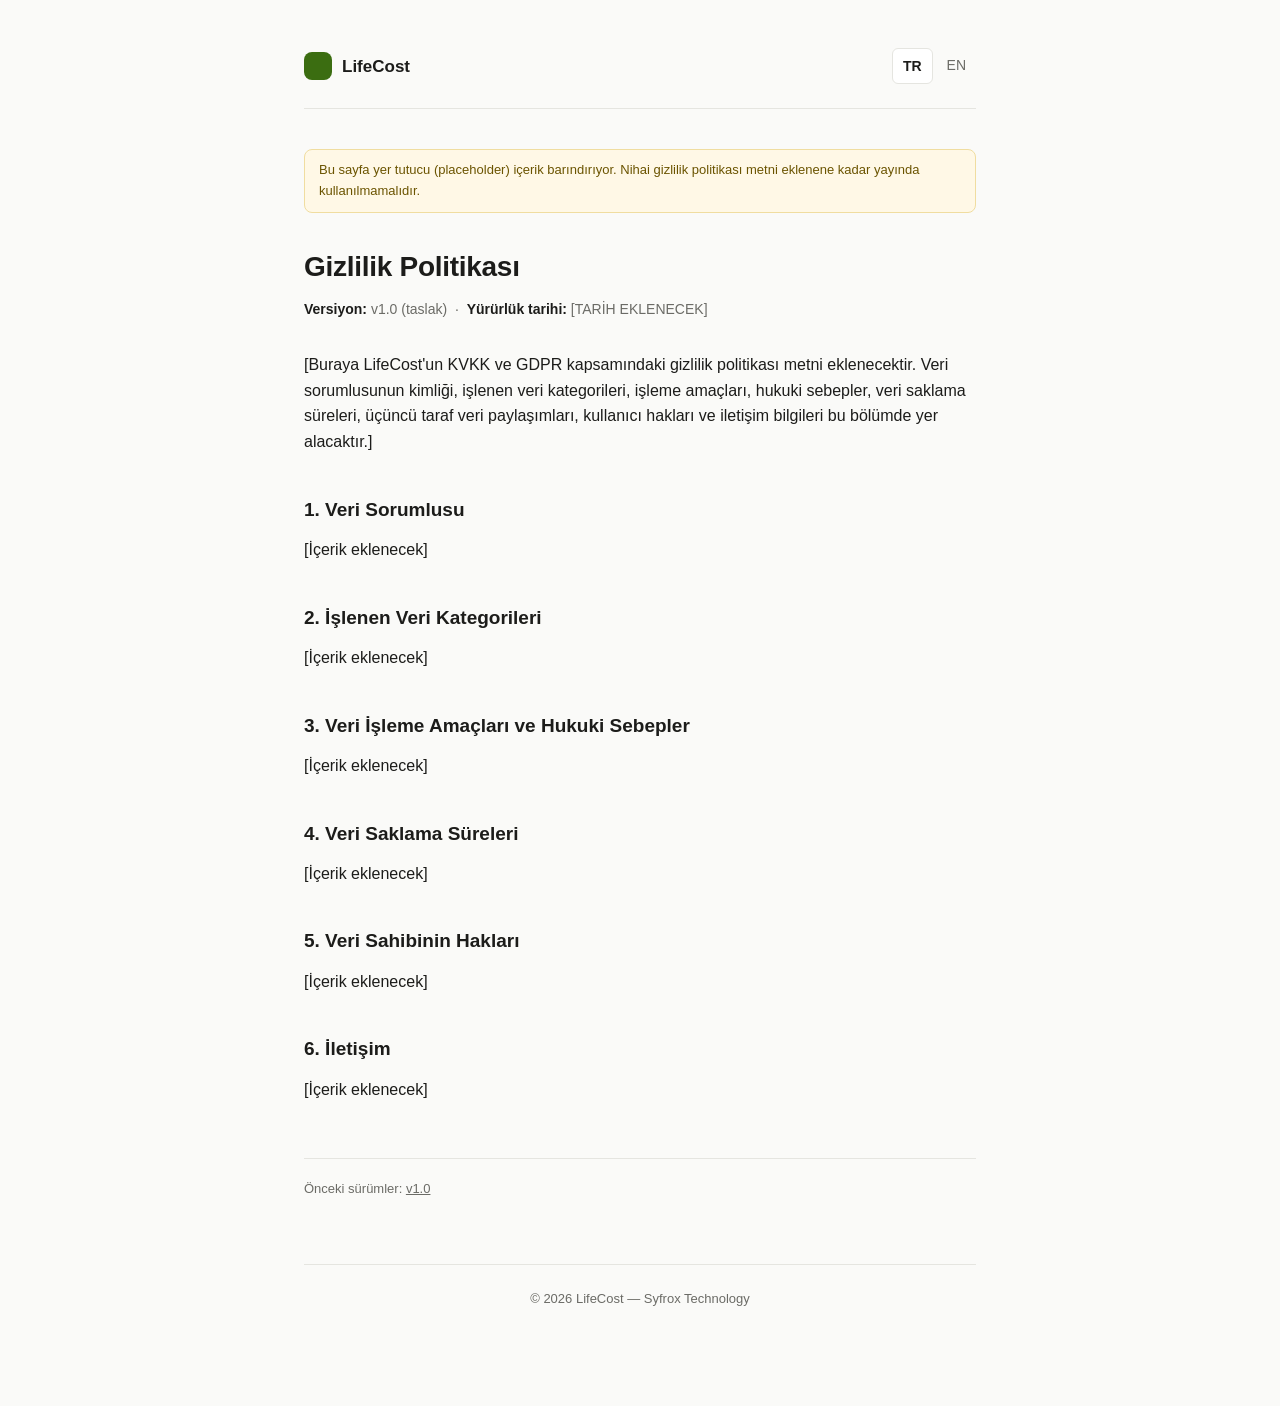
==== privacy-policy/tr/index.html @ f70598c4 "Add files via upload" ====
<!doctype html>
<html lang="tr">
<head>
  <meta charset="utf-8" />
  <meta name="viewport" content="width=device-width, initial-scale=1" />
  <title>Gizlilik Politikası — LifeCost</title>
  <meta name="robots" content="noindex" />
  <link rel="stylesheet" href="../../assets/style.css" />
</head>
<body>
  <div class="page">
    <header class="site-header">
      <a class="brand" href="../../">
        <span class="brand-mark" aria-hidden="true"></span>
        LifeCost
      </a>
      <nav class="lang-switch">
        <a class="active" href="../tr/">TR</a>
        <a href="../en/">EN</a>
      </nav>
    </header>

    <div class="placeholder-banner">
      Bu sayfa yer tutucu (placeholder) içerik barındırıyor. Nihai gizlilik
      politikası metni eklenene kadar yayında kullanılmamalıdır.
    </div>

    <h1>Gizlilik Politikası</h1>
    <p class="meta">
      <strong>Versiyon:</strong> v1.0 (taslak) &nbsp;·&nbsp;
      <strong>Yürürlük tarihi:</strong> [TARİH EKLENECEK]
    </p>

    <p>
      [Buraya LifeCost'un KVKK ve GDPR kapsamındaki gizlilik politikası
      metni eklenecektir. Veri sorumlusunun kimliği, işlenen veri
      kategorileri, işleme amaçları, hukuki sebepler, veri saklama
      süreleri, üçüncü taraf veri paylaşımları, kullanıcı hakları ve
      iletişim bilgileri bu bölümde yer alacaktır.]
    </p>

    <h2>1. Veri Sorumlusu</h2>
    <p>[İçerik eklenecek]</p>

    <h2>2. İşlenen Veri Kategorileri</h2>
    <p>[İçerik eklenecek]</p>

    <h2>3. Veri İşleme Amaçları ve Hukuki Sebepler</h2>
    <p>[İçerik eklenecek]</p>

    <h2>4. Veri Saklama Süreleri</h2>
    <p>[İçerik eklenecek]</p>

    <h2>5. Veri Sahibinin Hakları</h2>
    <p>[İçerik eklenecek]</p>

    <h2>6. İletişim</h2>
    <p>[İçerik eklenecek]</p>

    <div class="version-note">
      Önceki sürümler: <a href="v1.0.html">v1.0</a>
    </div>

    <footer class="site-footer">
      © <span id="year"></span> LifeCost — Syfrox Technology
    </footer>
  </div>
  <script>
    document.getElementById("year").textContent = new Date().getFullYear();
  </script>
</body>
</html>
---- assets/style.css ----
:root {
  --color-bg: #FAFAF8;
  --color-text: #1C1C1A;
  --color-text-muted: #6B6B66;
  --color-border: #E5E5E0;
  --color-accent: #3B6D11;
  --color-surface: #FFFFFF;
  --font-body: -apple-system, BlinkMacSystemFont, "Segoe UI", Roboto, Helvetica, Arial, sans-serif;
  --max-width: 720px;
}

* {
  box-sizing: border-box;
}

html {
  -webkit-text-size-adjust: 100%;
}

body {
  margin: 0;
  font-family: var(--font-body);
  background: var(--color-bg);
  color: var(--color-text);
  line-height: 1.6;
  font-size: 16px;
}

.page {
  max-width: var(--max-width);
  margin: 0 auto;
  padding: 48px 24px 96px;
}

header.site-header {
  display: flex;
  align-items: center;
  justify-content: space-between;
  margin-bottom: 40px;
  padding-bottom: 24px;
  border-bottom: 1px solid var(--color-border);
}

.brand {
  display: flex;
  align-items: center;
  gap: 10px;
  font-weight: 600;
  font-size: 17px;
  color: var(--color-text);
  text-decoration: none;
}

.brand-mark {
  width: 28px;
  height: 28px;
  border-radius: 8px;
  background: var(--color-accent);
  flex-shrink: 0;
}

.lang-switch {
  display: flex;
  gap: 4px;
  font-size: 14px;
}

.lang-switch a {
  padding: 6px 10px;
  border-radius: 6px;
  text-decoration: none;
  color: var(--color-text-muted);
}

.lang-switch a.active {
  color: var(--color-text);
  background: var(--color-surface);
  border: 1px solid var(--color-border);
  font-weight: 600;
}

h1 {
  font-size: 28px;
  font-weight: 700;
  letter-spacing: -0.01em;
  margin: 0 0 8px;
}

h2 {
  font-size: 19px;
  font-weight: 700;
  margin: 40px 0 12px;
}

h3 {
  font-size: 16px;
  font-weight: 700;
  margin: 24px 0 8px;
}

p {
  margin: 0 0 14px;
}

ul, ol {
  margin: 0 0 14px;
  padding-left: 22px;
}

li {
  margin-bottom: 6px;
}

.meta {
  color: var(--color-text-muted);
  font-size: 14px;
  margin-bottom: 32px;
}

.meta strong {
  color: var(--color-text);
}

a {
  color: var(--color-accent);
}

.version-note {
  margin-top: 56px;
  padding-top: 20px;
  border-top: 1px solid var(--color-border);
  font-size: 13px;
  color: var(--color-text-muted);
}

.version-note a {
  color: var(--color-text-muted);
  text-decoration: underline;
}

.placeholder-banner {
  background: #FFF8E6;
  border: 1px solid #F0DDA0;
  color: #6B5400;
  font-size: 13px;
  padding: 10px 14px;
  border-radius: 8px;
  margin-bottom: 32px;
}

footer.site-footer {
  margin-top: 64px;
  padding-top: 24px;
  border-top: 1px solid var(--color-border);
  font-size: 13px;
  color: var(--color-text-muted);
  text-align: center;
}

@media (max-width: 480px) {
  .page {
    padding: 32px 18px 80px;
  }
  h1 {
    font-size: 24px;
  }
}
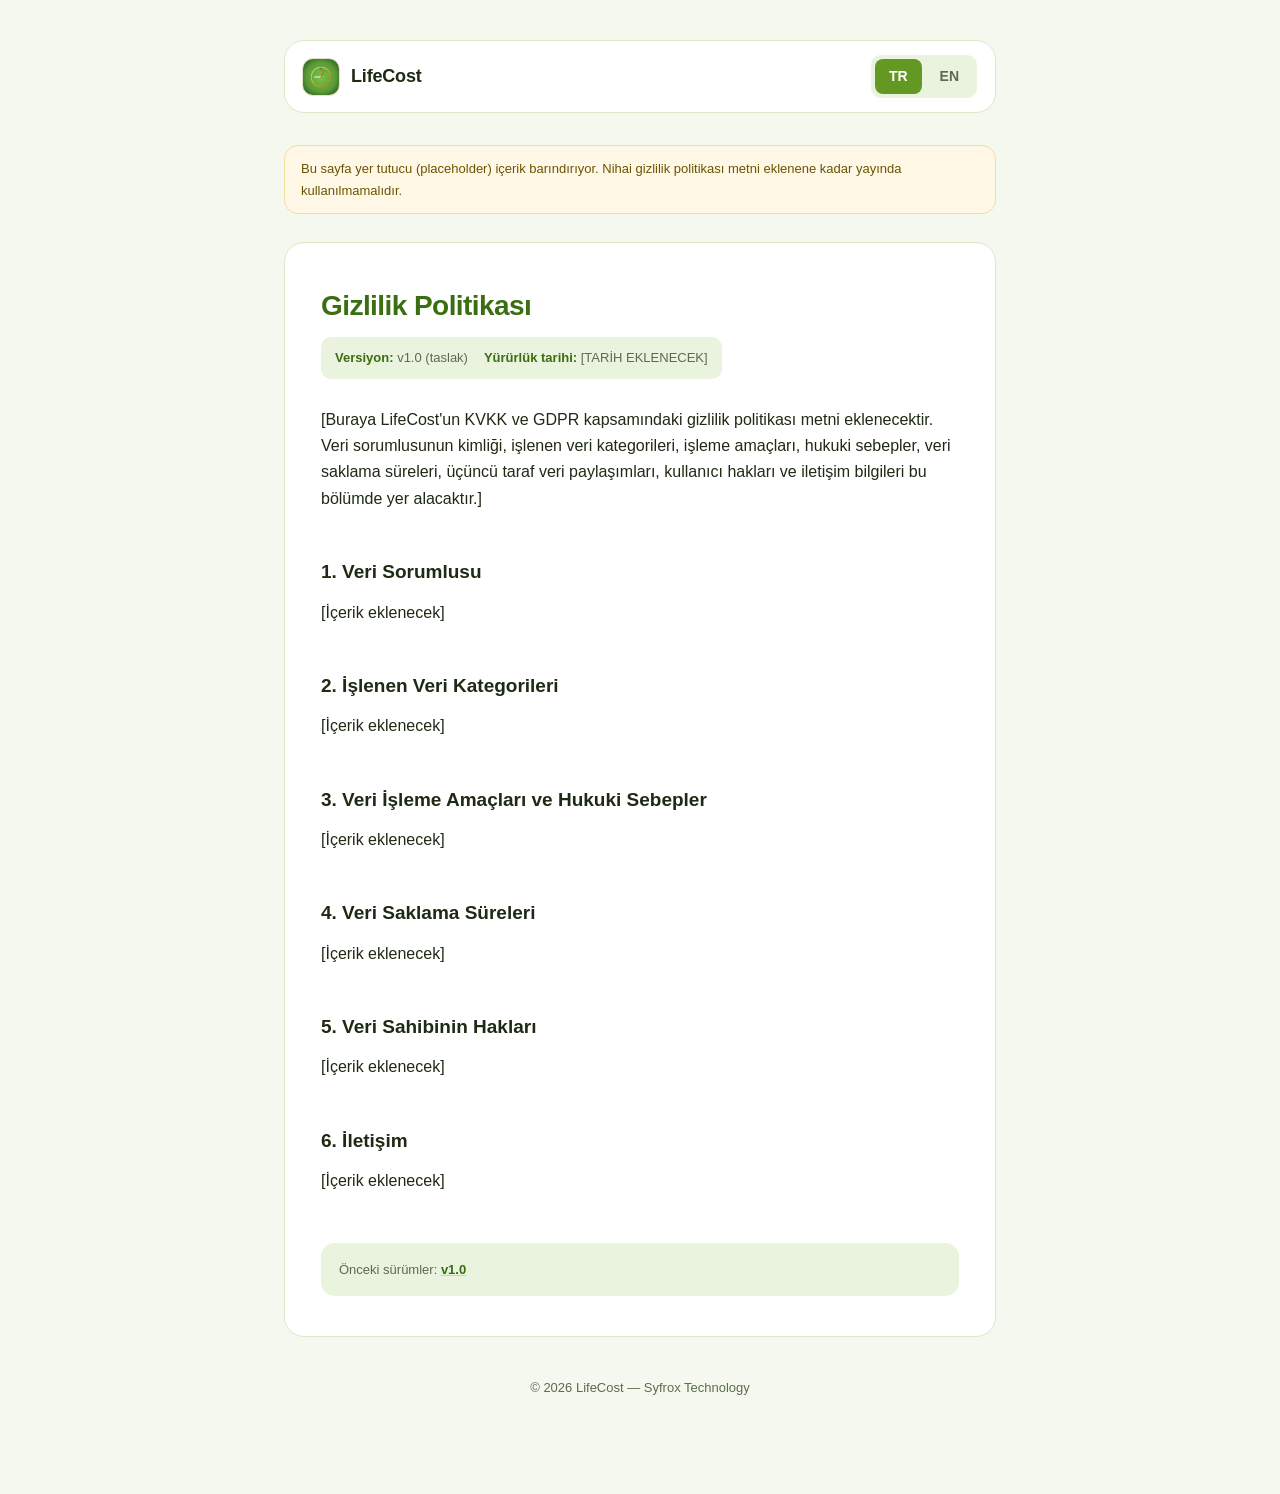
==== commit f69cb7c1: "Add files via upload" ====
--- a/privacy-policy/tr/index.html
+++ b/privacy-policy/tr/index.html
@@ -25,40 +25,42 @@
       politikası metni eklenene kadar yayında kullanılmamalıdır.
     </div>
 
-    <h1>Gizlilik Politikası</h1>
-    <p class="meta">
-      <strong>Versiyon:</strong> v1.0 (taslak) &nbsp;·&nbsp;
-      <strong>Yürürlük tarihi:</strong> [TARİH EKLENECEK]
-    </p>
+    <div class="content-card">
+      <h1>Gizlilik Politikası</h1>
+      <div class="meta">
+        <span><strong>Versiyon:</strong> v1.0 (taslak)</span>
+        <span><strong>Yürürlük tarihi:</strong> [TARİH EKLENECEK]</span>
+      </div>
 
-    <p>
-      [Buraya LifeCost'un KVKK ve GDPR kapsamındaki gizlilik politikası
-      metni eklenecektir. Veri sorumlusunun kimliği, işlenen veri
-      kategorileri, işleme amaçları, hukuki sebepler, veri saklama
-      süreleri, üçüncü taraf veri paylaşımları, kullanıcı hakları ve
-      iletişim bilgileri bu bölümde yer alacaktır.]
-    </p>
+      <p>
+        [Buraya LifeCost'un KVKK ve GDPR kapsamındaki gizlilik politikası
+        metni eklenecektir. Veri sorumlusunun kimliği, işlenen veri
+        kategorileri, işleme amaçları, hukuki sebepler, veri saklama
+        süreleri, üçüncü taraf veri paylaşımları, kullanıcı hakları ve
+        iletişim bilgileri bu bölümde yer alacaktır.]
+      </p>
 
-    <h2>1. Veri Sorumlusu</h2>
-    <p>[İçerik eklenecek]</p>
+      <h2>1. Veri Sorumlusu</h2>
+      <p>[İçerik eklenecek]</p>
 
-    <h2>2. İşlenen Veri Kategorileri</h2>
-    <p>[İçerik eklenecek]</p>
+      <h2>2. İşlenen Veri Kategorileri</h2>
+      <p>[İçerik eklenecek]</p>
 
-    <h2>3. Veri İşleme Amaçları ve Hukuki Sebepler</h2>
-    <p>[İçerik eklenecek]</p>
+      <h2>3. Veri İşleme Amaçları ve Hukuki Sebepler</h2>
+      <p>[İçerik eklenecek]</p>
 
-    <h2>4. Veri Saklama Süreleri</h2>
-    <p>[İçerik eklenecek]</p>
+      <h2>4. Veri Saklama Süreleri</h2>
+      <p>[İçerik eklenecek]</p>
 
-    <h2>5. Veri Sahibinin Hakları</h2>
-    <p>[İçerik eklenecek]</p>
+      <h2>5. Veri Sahibinin Hakları</h2>
+      <p>[İçerik eklenecek]</p>
 
-    <h2>6. İletişim</h2>
-    <p>[İçerik eklenecek]</p>
+      <h2>6. İletişim</h2>
+      <p>[İçerik eklenecek]</p>
 
-    <div class="version-note">
-      Önceki sürümler: <a href="v1.0.html">v1.0</a>
+      <div class="version-note">
+        Önceki sürümler: <a href="v1.0.html">v1.0</a>
+      </div>
     </div>
 
     <footer class="site-footer">
--- a/assets/style.css
+++ b/assets/style.css
@@ -1,12 +1,19 @@
 :root {
-  --color-bg: #FAFAF8;
-  --color-text: #1C1C1A;
-  --color-text-muted: #6B6B66;
-  --color-border: #E5E5E0;
-  --color-accent: #3B6D11;
+  --color-bg: #F4F8EE;
+  --color-text: #1F2A14;
+  --color-text-muted: #5C6B4D;
+  --color-border: #C2D9A0;
+  --color-divider: #DCE8C8;
+  --color-primary: #639922;
+  --color-secondary: #3B6D11;
   --color-surface: #FFFFFF;
+  --color-surface-variant: #D8E7BE;
+  --color-surface-page: #EAF3DE;
   --font-body: -apple-system, BlinkMacSystemFont, "Segoe UI", Roboto, Helvetica, Arial, sans-serif;
-  --max-width: 720px;
+  --max-width: 760px;
+  --radius-lg: 20px;
+  --radius-md: 14px;
+  --radius-sm: 10px;
 }
 
 * {
@@ -22,80 +29,103 @@
   font-family: var(--font-body);
   background: var(--color-bg);
   color: var(--color-text);
-  line-height: 1.6;
+  line-height: 1.65;
   font-size: 16px;
 }
 
 .page {
   max-width: var(--max-width);
   margin: 0 auto;
-  padding: 48px 24px 96px;
+  padding: 40px 24px 96px;
 }
 
 header.site-header {
   display: flex;
   align-items: center;
   justify-content: space-between;
-  margin-bottom: 40px;
-  padding-bottom: 24px;
-  border-bottom: 1px solid var(--color-border);
+  margin-bottom: 32px;
+  padding: 14px 18px;
+  border-radius: var(--radius-lg);
+  background: var(--color-surface);
+  border: 1px solid var(--color-divider);
 }
 
 .brand {
   display: flex;
   align-items: center;
-  gap: 10px;
-  font-weight: 600;
-  font-size: 17px;
+  gap: 12px;
+  font-weight: 700;
+  font-size: 18px;
   color: var(--color-text);
   text-decoration: none;
+  letter-spacing: -0.01em;
 }
 
 .brand-mark {
-  width: 28px;
-  height: 28px;
-  border-radius: 8px;
-  background: var(--color-accent);
+  width: 36px;
+  height: 36px;
+  border-radius: 10px;
+  background-image: url("logo.png");
+  background-size: cover;
+  background-position: center;
   flex-shrink: 0;
+  box-shadow: 0 0 0 1px var(--color-divider);
 }
 
 .lang-switch {
   display: flex;
   gap: 4px;
   font-size: 14px;
+  background: var(--color-surface-page);
+  padding: 4px;
+  border-radius: var(--radius-sm);
 }
 
 .lang-switch a {
-  padding: 6px 10px;
-  border-radius: 6px;
+  padding: 6px 14px;
+  border-radius: 8px;
   text-decoration: none;
   color: var(--color-text-muted);
+  font-weight: 600;
+  transition: background 0.15s ease, color 0.15s ease;
+}
+
+.lang-switch a:hover {
+  color: var(--color-secondary);
 }
 
 .lang-switch a.active {
-  color: var(--color-text);
+  color: #FFFFFF;
+  background: var(--color-primary);
+}
+
+.content-card {
   background: var(--color-surface);
-  border: 1px solid var(--color-border);
-  font-weight: 600;
+  border: 1px solid var(--color-divider);
+  border-radius: var(--radius-lg);
+  padding: 40px 36px;
 }
 
 h1 {
   font-size: 28px;
-  font-weight: 700;
-  letter-spacing: -0.01em;
+  font-weight: 800;
+  letter-spacing: -0.02em;
   margin: 0 0 8px;
+  color: var(--color-secondary);
 }
 
 h2 {
   font-size: 19px;
   font-weight: 700;
-  margin: 40px 0 12px;
+  margin: 36px 0 12px;
+  color: var(--color-text);
+  padding-top: 8px;
 }
 
 h3 {
   font-size: 16px;
   font-weight: 700;
-  margin: 24px 0 8px;
+  margin: 22px 0 8px;
 }
 
 p {
@@ -112,30 +142,42 @@
 }
 
 .meta {
-  color: var(--color-text-muted);
-  font-size: 14px;
-  margin-bottom: 32px;
+  display: inline-flex;
+  flex-wrap: wrap;
+  gap: 8px 16px;
+  color: var(--color-text-muted);
+  font-size: 13px;
+  margin: 0 0 28px;
+  padding: 10px 14px;
+  background: var(--color-surface-page);
+  border-radius: var(--radius-sm);
 }
 
 .meta strong {
-  color: var(--color-text);
+  color: var(--color-secondary);
 }
 
 a {
-  color: var(--color-accent);
+  color: var(--color-primary);
+  text-decoration-color: var(--color-border);
+}
+
+a:hover {
+  color: var(--color-secondary);
 }
 
 .version-note {
-  margin-top: 56px;
-  padding-top: 20px;
-  border-top: 1px solid var(--color-border);
+  margin-top: 48px;
+  padding: 16px 18px;
+  border-radius: var(--radius-md);
+  background: var(--color-surface-page);
   font-size: 13px;
   color: var(--color-text-muted);
 }
 
 .version-note a {
-  color: var(--color-text-muted);
-  text-decoration: underline;
+  color: var(--color-secondary);
+  font-weight: 600;
 }
 
 .placeholder-banner {
@@ -143,15 +185,13 @@
   border: 1px solid #F0DDA0;
   color: #6B5400;
   font-size: 13px;
-  padding: 10px 14px;
-  border-radius: 8px;
-  margin-bottom: 32px;
+  padding: 12px 16px;
+  border-radius: var(--radius-md);
+  margin-bottom: 28px;
 }
 
 footer.site-footer {
-  margin-top: 64px;
-  padding-top: 24px;
-  border-top: 1px solid var(--color-border);
+  margin-top: 40px;
   font-size: 13px;
   color: var(--color-text-muted);
   text-align: center;
@@ -159,9 +199,17 @@
 
 @media (max-width: 480px) {
   .page {
-    padding: 32px 18px 80px;
+    padding: 24px 14px 80px;
+  }
+  header.site-header {
+    padding: 12px 14px;
+  }
+  .content-card {
+    padding: 28px 20px;
+    border-radius: var(--radius-md);
   }
   h1 {
-    font-size: 24px;
-  }
-}
+    font-size: 23px;
+  }
+}
+
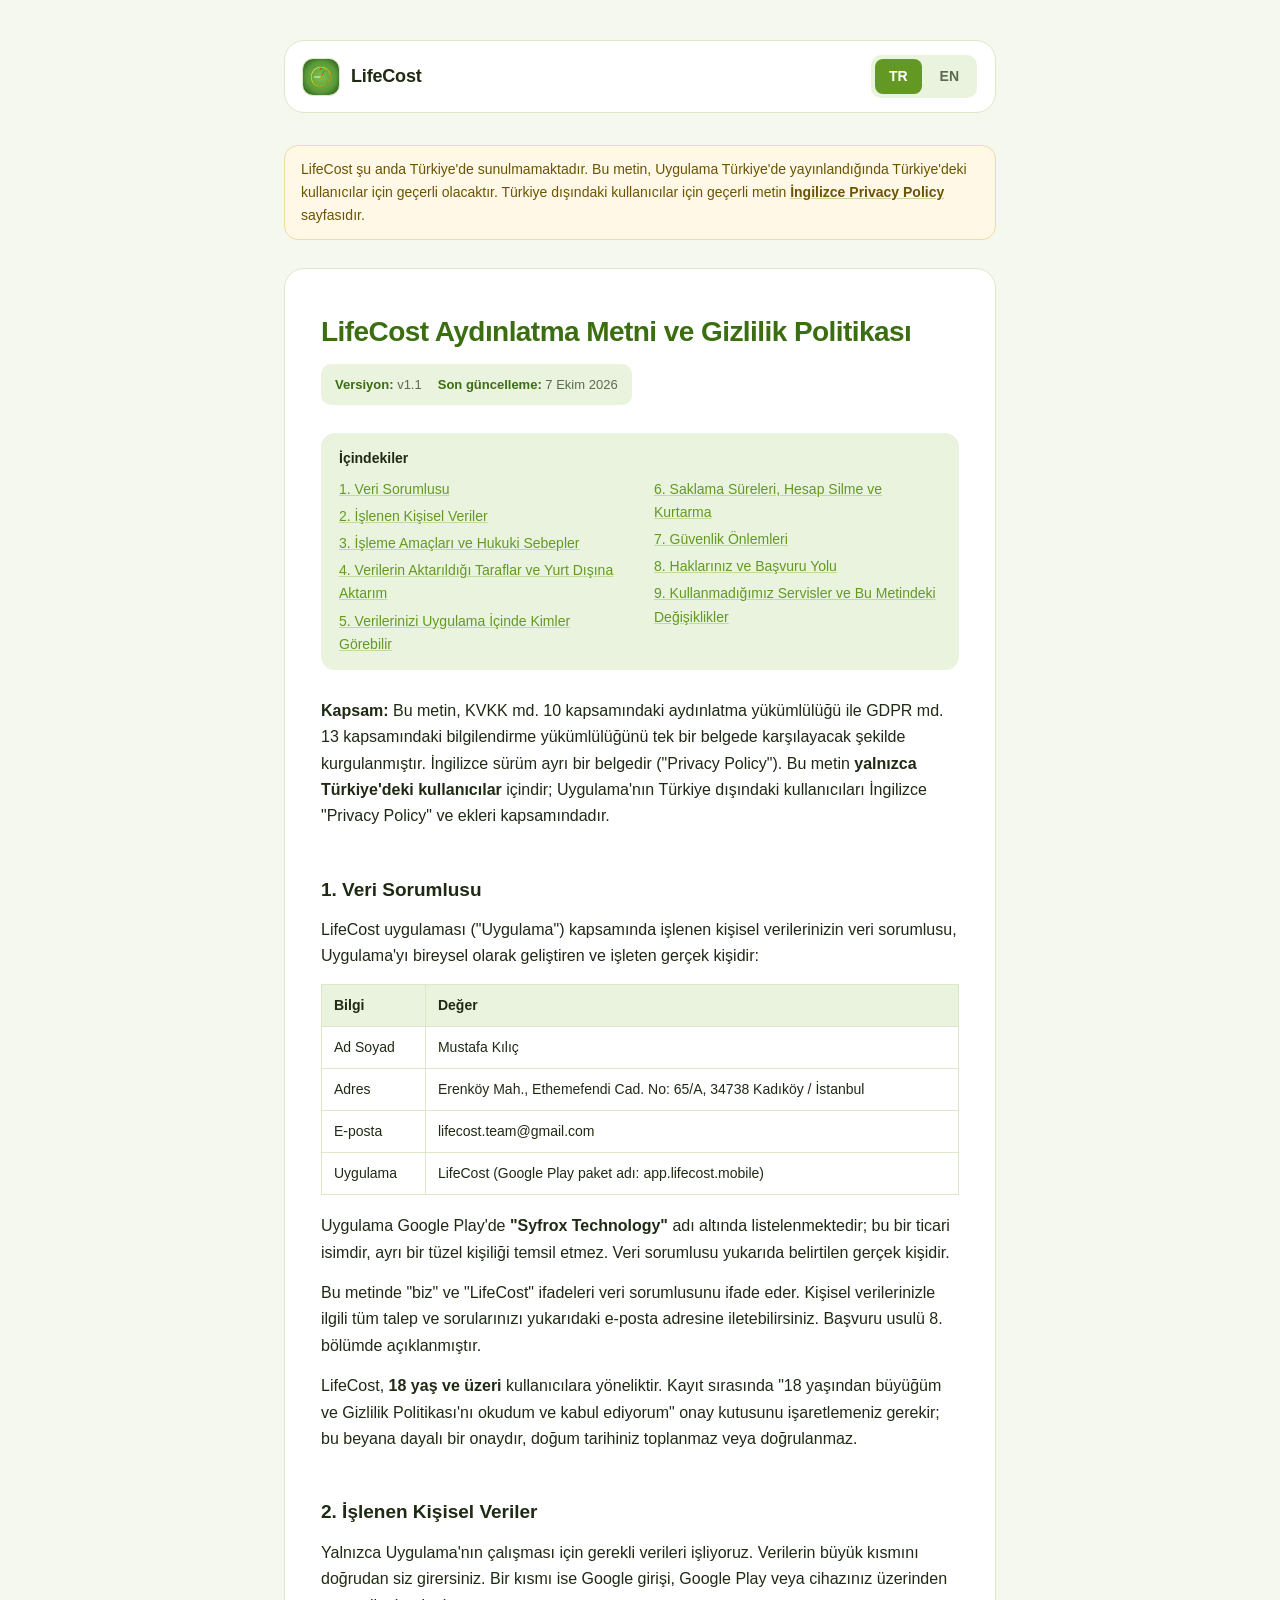
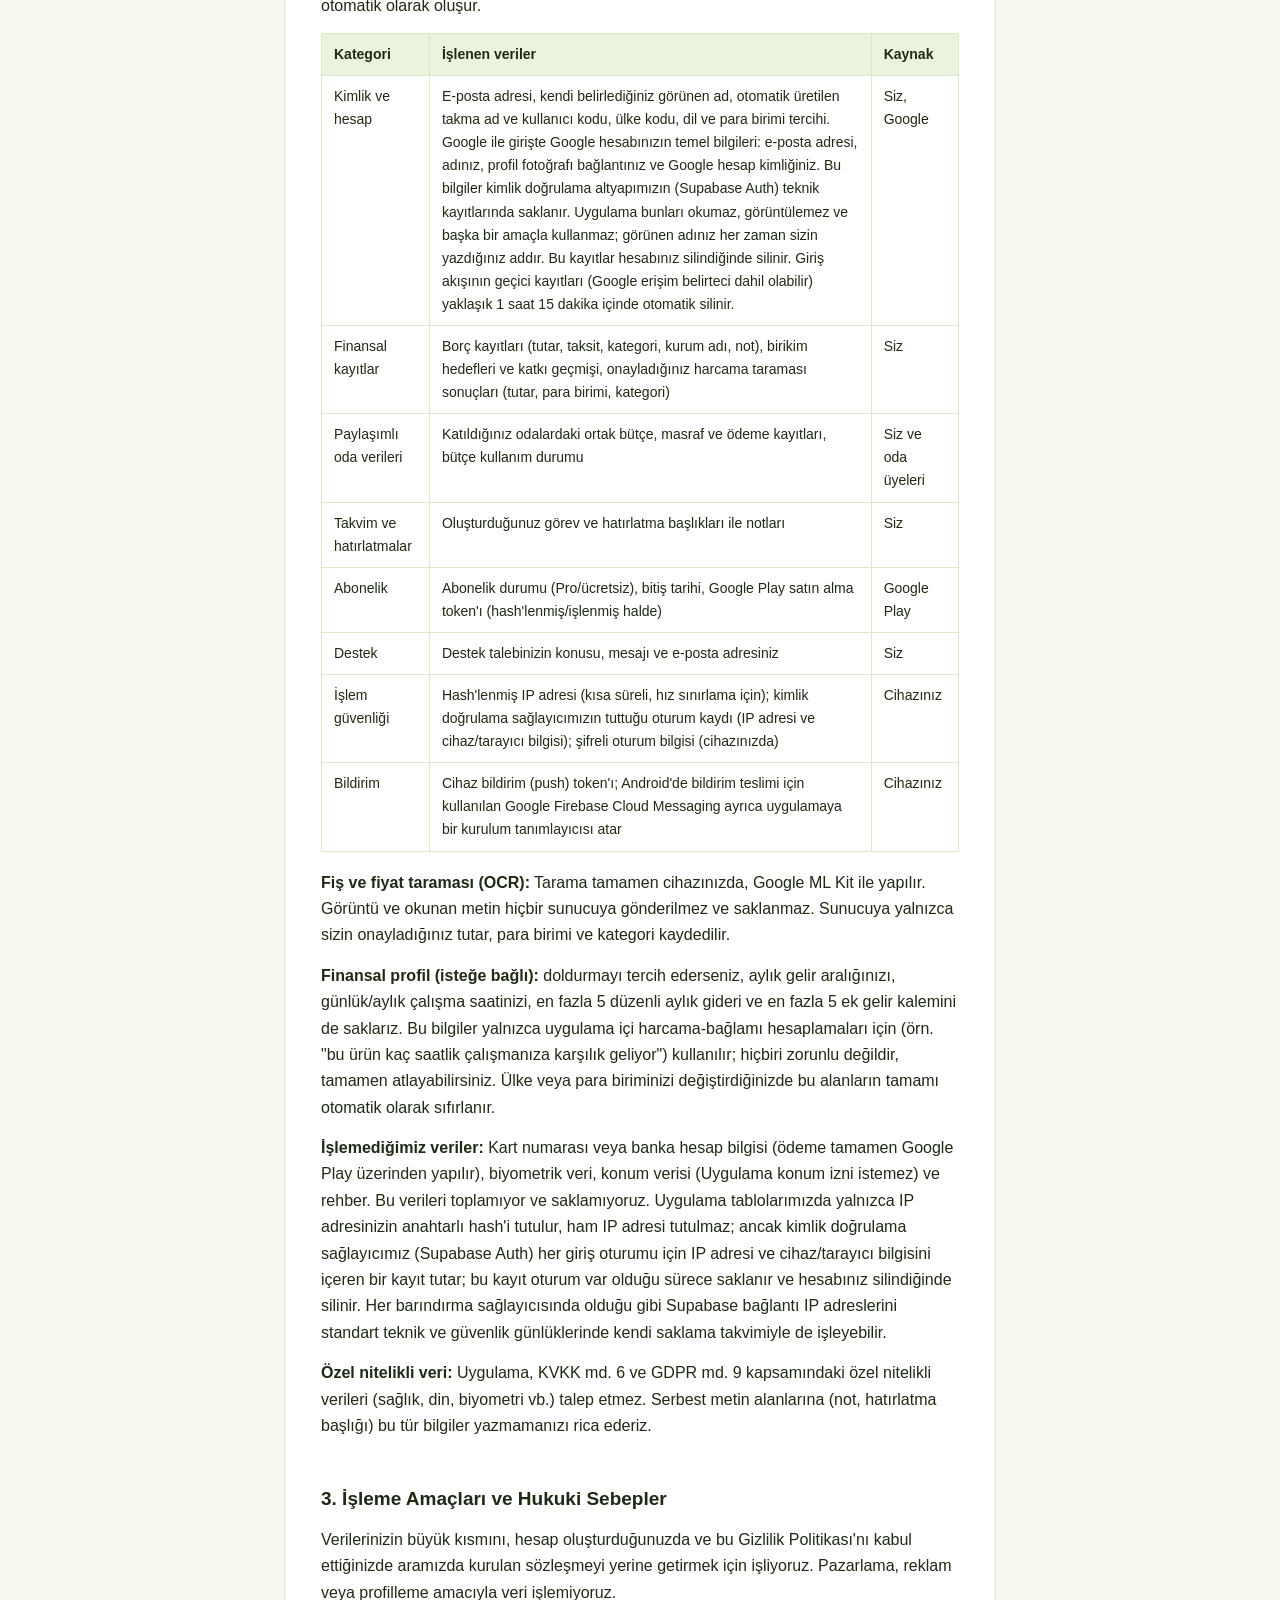
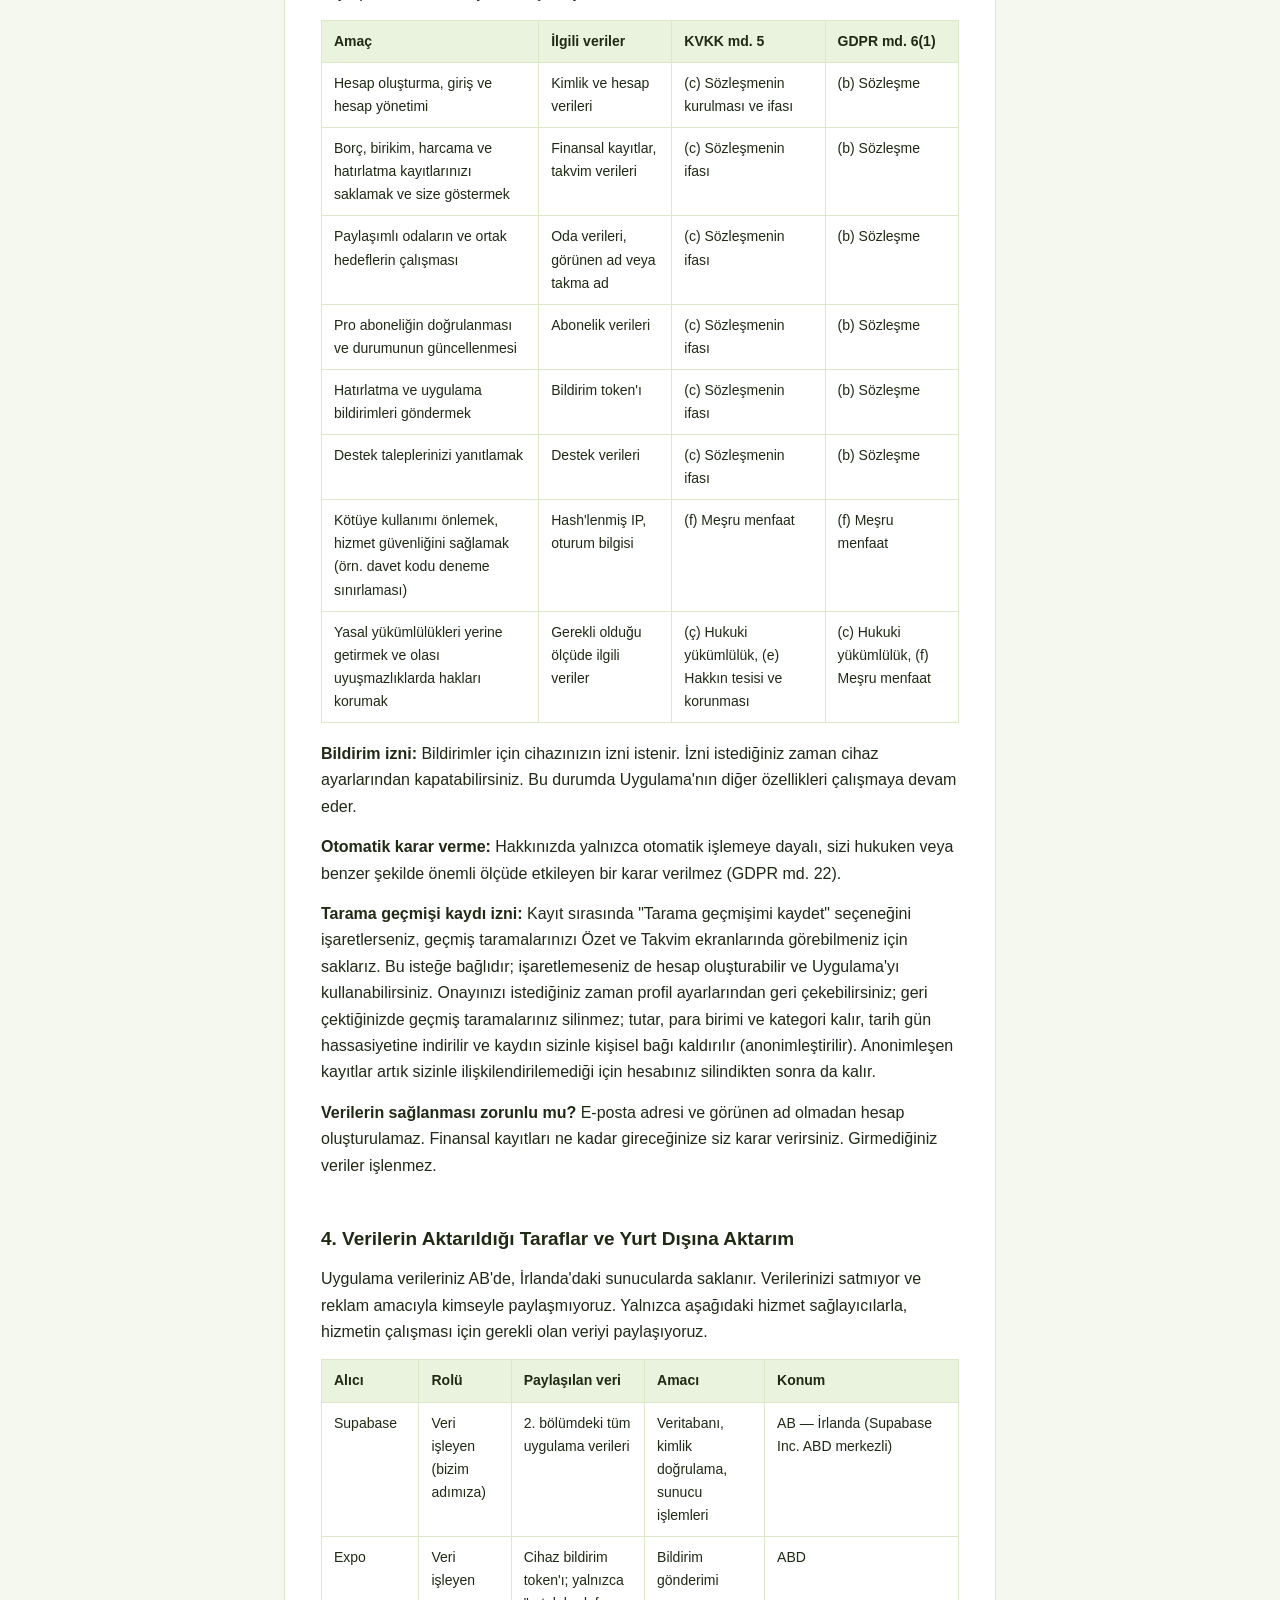
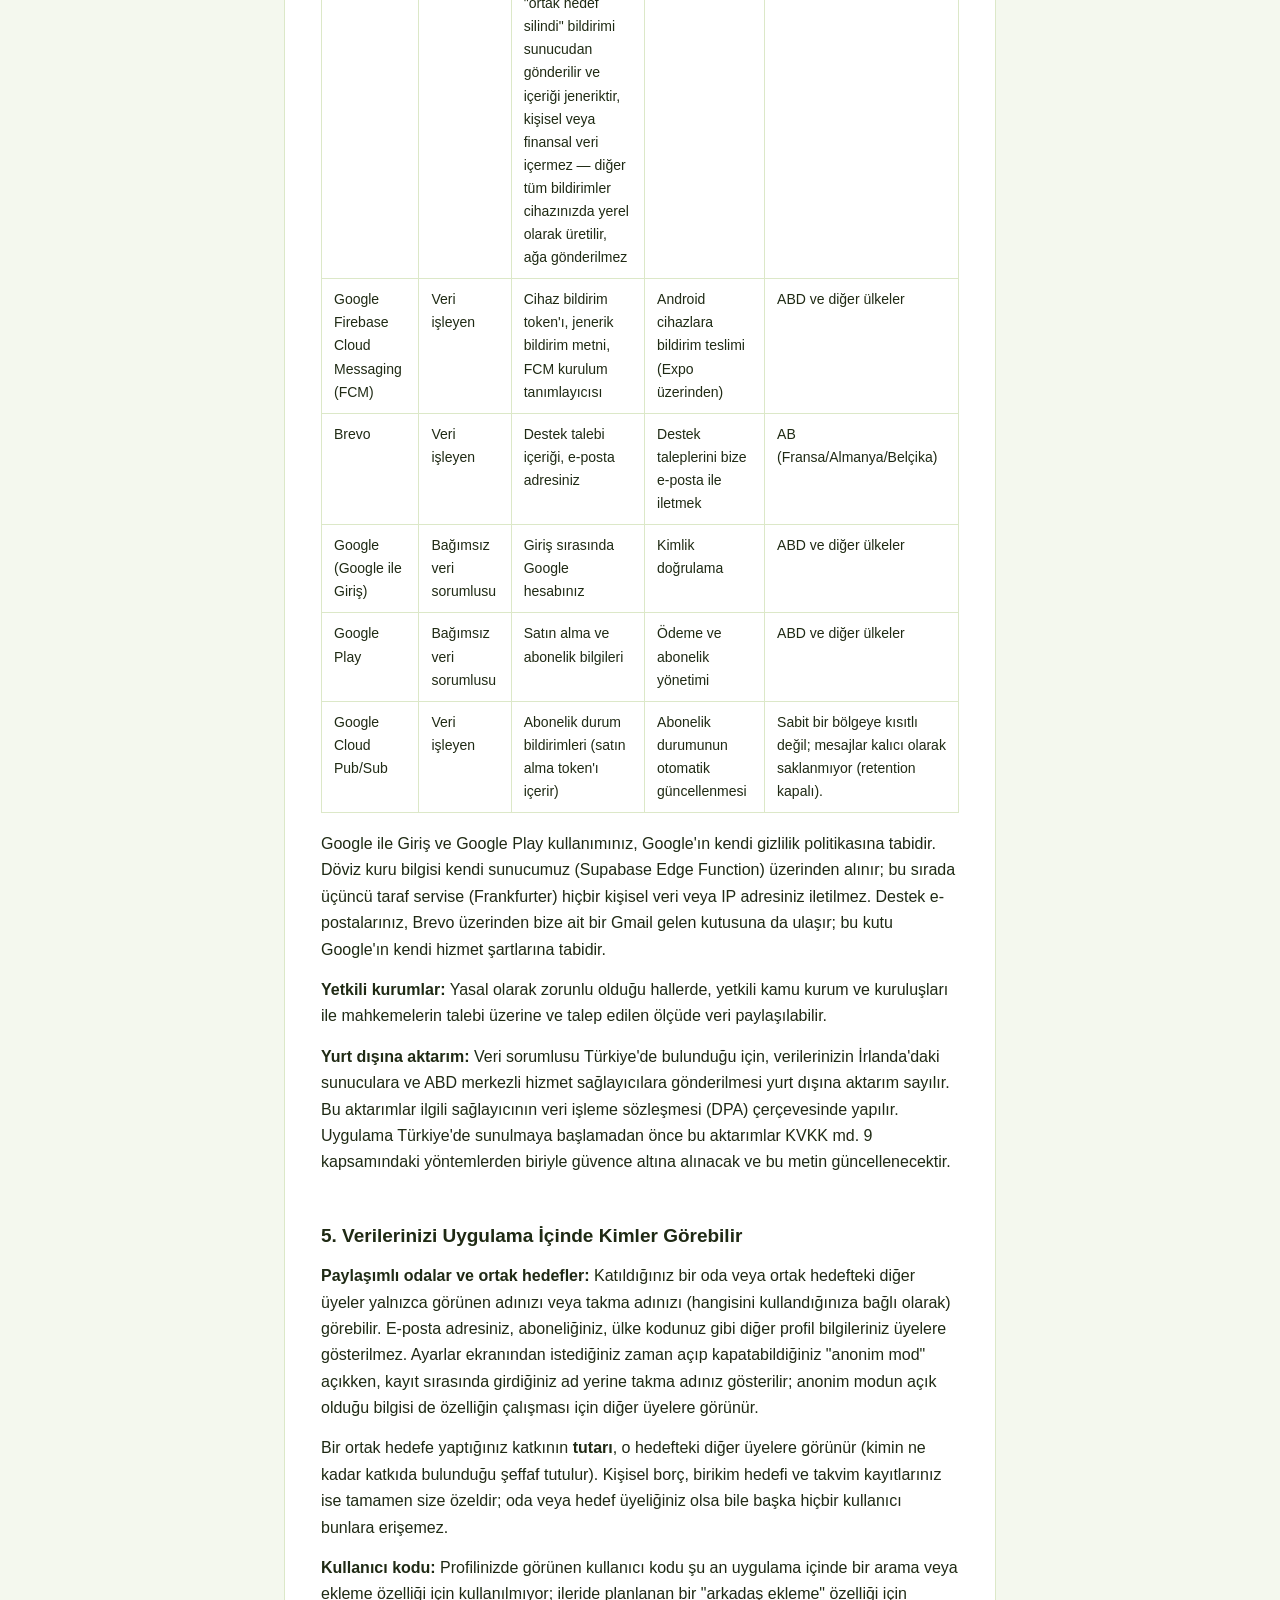
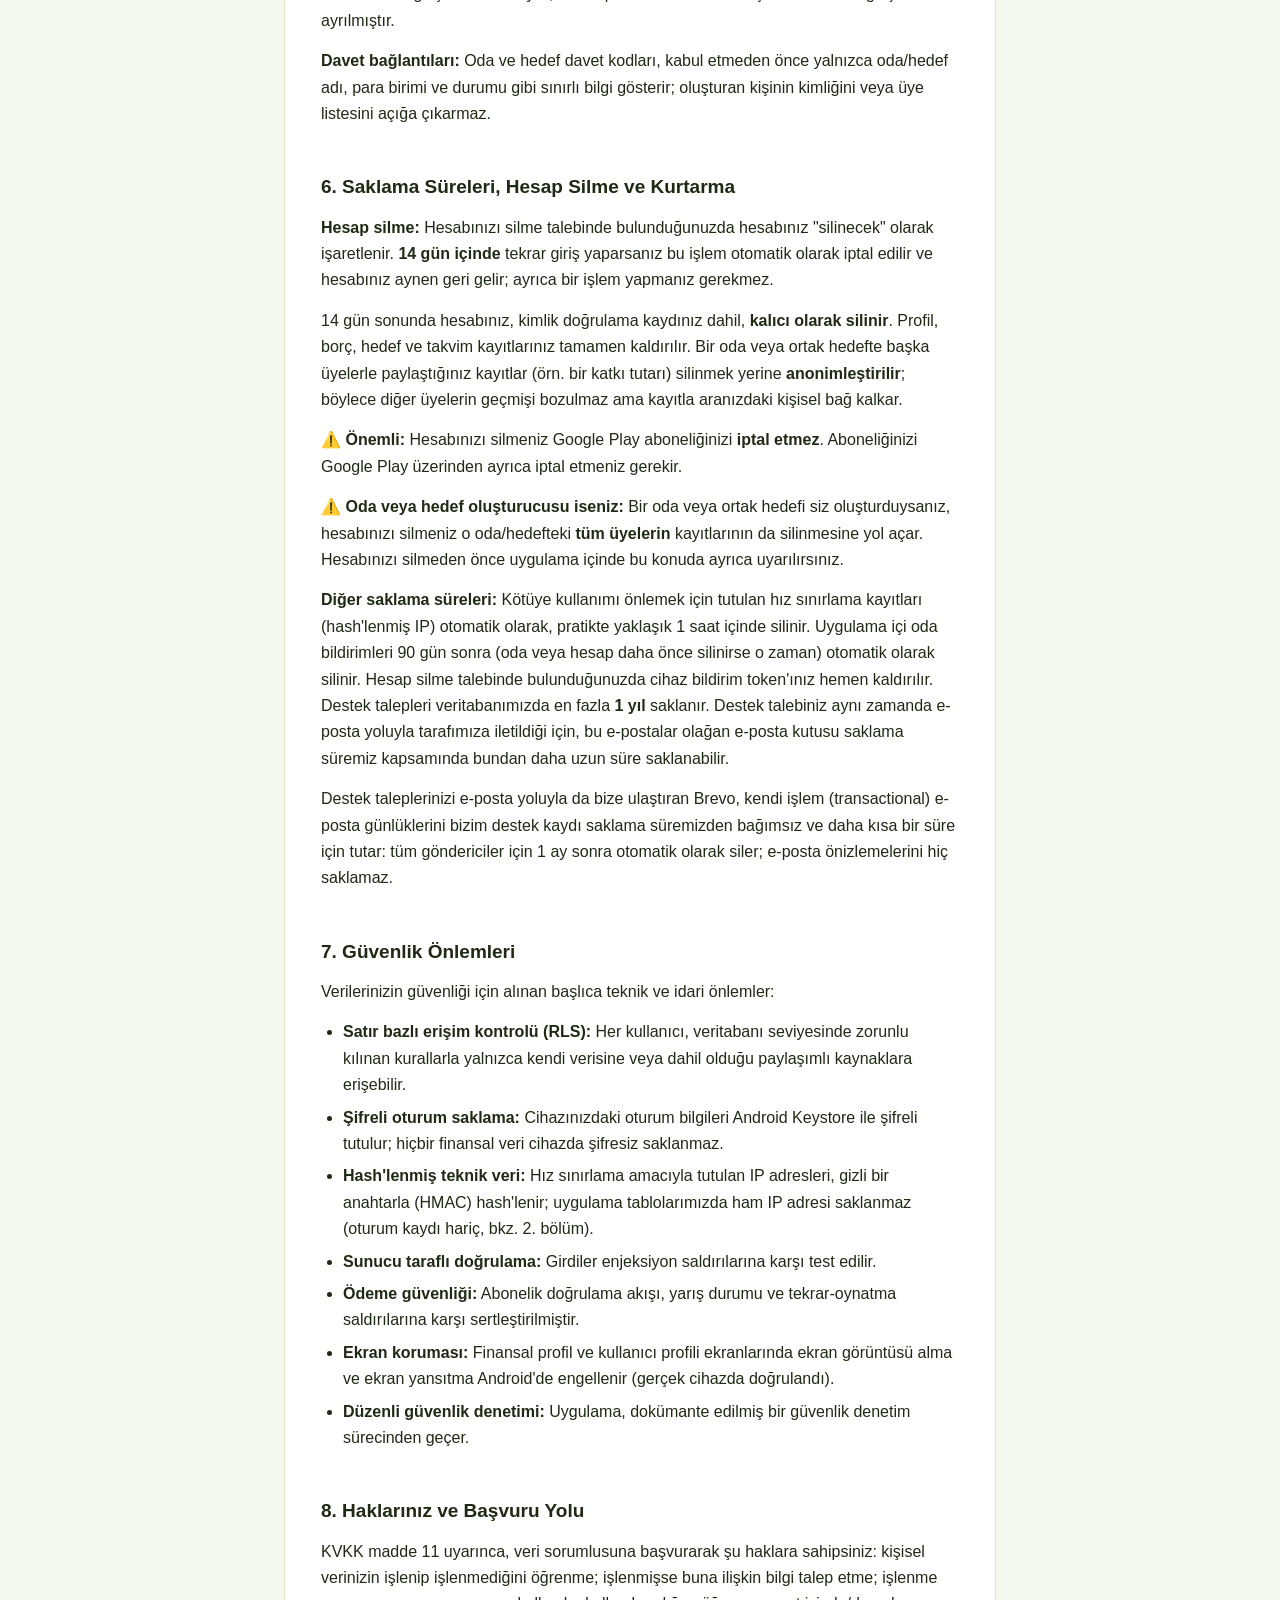
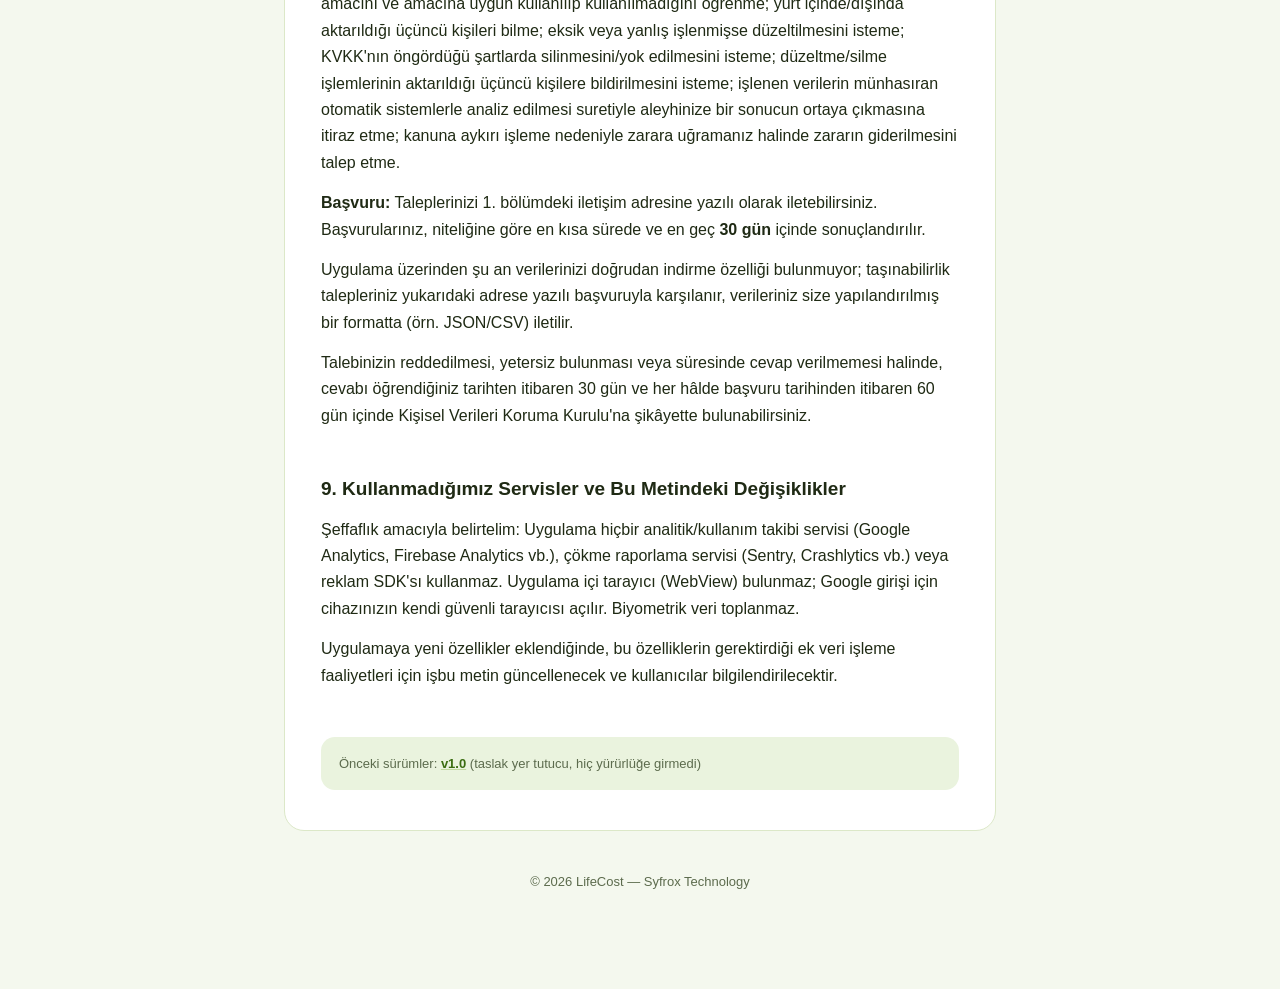
==== commit 288ee9b3: "Publish privacy policy v1.1" ====
--- a/privacy-policy/tr/index.html
+++ b/privacy-policy/tr/index.html
@@ -3,7 +3,7 @@
 <head>
   <meta charset="utf-8" />
   <meta name="viewport" content="width=device-width, initial-scale=1" />
-  <title>Gizlilik Politikası — LifeCost</title>
+  <title>Aydınlatma Metni ve Gizlilik Politikası — LifeCost</title>
   <meta name="robots" content="noindex" />
   <link rel="stylesheet" href="../../assets/style.css" />
 </head>
@@ -16,50 +16,292 @@
       </a>
       <nav class="lang-switch">
         <a class="active" href="../tr/">TR</a>
-        <a href="../en/">EN</a>
+        <a class="" href="../en/">EN</a>
       </nav>
     </header>
 
-    <div class="placeholder-banner">
-      Bu sayfa yer tutucu (placeholder) içerik barındırıyor. Nihai gizlilik
-      politikası metni eklenene kadar yayında kullanılmamalıdır.
+    <div class="notice-banner">
+      LifeCost şu anda Türkiye'de sunulmamaktadır. Bu metin, Uygulama Türkiye'de
+      yayınlandığında Türkiye'deki kullanıcılar için geçerli olacaktır. Türkiye
+      dışındaki kullanıcılar için geçerli metin
+      <a href="../en/">İngilizce Privacy Policy</a> sayfasıdır.
     </div>
 
     <div class="content-card">
-      <h1>Gizlilik Politikası</h1>
+      <h1>LifeCost Aydınlatma Metni ve Gizlilik Politikası</h1>
       <div class="meta">
-        <span><strong>Versiyon:</strong> v1.0 (taslak)</span>
-        <span><strong>Yürürlük tarihi:</strong> [TARİH EKLENECEK]</span>
+        <span><strong>Versiyon:</strong> v1.1</span>
+        <span><strong>Son güncelleme:</strong> 7 Ekim 2026</span>
       </div>
-
-      <p>
-        [Buraya LifeCost'un KVKK ve GDPR kapsamındaki gizlilik politikası
-        metni eklenecektir. Veri sorumlusunun kimliği, işlenen veri
-        kategorileri, işleme amaçları, hukuki sebepler, veri saklama
-        süreleri, üçüncü taraf veri paylaşımları, kullanıcı hakları ve
-        iletişim bilgileri bu bölümde yer alacaktır.]
-      </p>
-
-      <h2>1. Veri Sorumlusu</h2>
-      <p>[İçerik eklenecek]</p>
-
-      <h2>2. İşlenen Veri Kategorileri</h2>
-      <p>[İçerik eklenecek]</p>
-
-      <h2>3. Veri İşleme Amaçları ve Hukuki Sebepler</h2>
-      <p>[İçerik eklenecek]</p>
-
-      <h2>4. Veri Saklama Süreleri</h2>
-      <p>[İçerik eklenecek]</p>
-
-      <h2>5. Veri Sahibinin Hakları</h2>
-      <p>[İçerik eklenecek]</p>
-
-      <h2>6. İletişim</h2>
-      <p>[İçerik eklenecek]</p>
-
+      <nav class="toc" aria-label="İçindekiler">
+      <strong>İçindekiler</strong>
+      <ul>
+        <li><a href="#1-veri-sorumlusu">1. Veri Sorumlusu</a></li>
+        <li><a href="#2-islenen-kisisel-veriler">2. İşlenen Kişisel Veriler</a></li>
+        <li><a href="#3-isleme-amaclar-ve-hukuki-sebepler">3. İşleme Amaçları ve Hukuki Sebepler</a></li>
+        <li><a href="#4-verilerin-aktarldg-taraflar-ve-yurt-dsna-aktarm">4. Verilerin Aktarıldığı Taraflar ve Yurt Dışına Aktarım</a></li>
+        <li><a href="#5-verilerinizi-uygulama-icinde-kimler-gorebilir">5. Verilerinizi Uygulama İçinde Kimler Görebilir</a></li>
+        <li><a href="#6-saklama-sureleri-hesap-silme-ve-kurtarma">6. Saklama Süreleri, Hesap Silme ve Kurtarma</a></li>
+        <li><a href="#7-guvenlik-onlemleri">7. Güvenlik Önlemleri</a></li>
+        <li><a href="#8-haklarnz-ve-basvuru-yolu">8. Haklarınız ve Başvuru Yolu</a></li>
+        <li><a href="#9-kullanmadgmz-servisler-ve-bu-metindeki-degisiklikler">9. Kullanmadığımız Servisler ve Bu Metindeki Değişiklikler</a></li>
+      </ul>
+    </nav>
+<p><strong>Kapsam:</strong> Bu metin, KVKK md. 10 kapsamındaki aydınlatma yükümlülüğü ile GDPR md. 13 kapsamındaki bilgilendirme yükümlülüğünü tek bir belgede karşılayacak şekilde kurgulanmıştır. İngilizce sürüm ayrı bir belgedir ("Privacy Policy"). Bu metin <strong>yalnızca Türkiye'deki kullanıcılar</strong> içindir; Uygulama'nın Türkiye dışındaki kullanıcıları İngilizce "Privacy Policy" ve ekleri kapsamındadır.</p>
+<h2 id="1-veri-sorumlusu">1. Veri Sorumlusu</h2>
+<p>LifeCost uygulaması ("Uygulama") kapsamında işlenen kişisel verilerinizin veri sorumlusu, Uygulama'yı bireysel olarak geliştiren ve işleten gerçek kişidir:</p>
+<div class="table-wrap"><table>
+<thead>
+<tr>
+<th>Bilgi</th>
+<th>Değer</th>
+</tr>
+</thead>
+<tbody>
+<tr>
+<td>Ad Soyad</td>
+<td>Mustafa Kılıç</td>
+</tr>
+<tr>
+<td>Adres</td>
+<td>Erenköy Mah., Ethemefendi Cad. No: 65/A, 34738 Kadıköy / İstanbul</td>
+</tr>
+<tr>
+<td>E-posta</td>
+<td>lifecost.team@gmail.com</td>
+</tr>
+<tr>
+<td>Uygulama</td>
+<td>LifeCost (Google Play paket adı: app.lifecost.mobile)</td>
+</tr>
+</tbody>
+</table></div>
+<p>Uygulama Google Play'de <strong>"Syfrox Technology"</strong> adı altında listelenmektedir; bu bir ticari isimdir, ayrı bir tüzel kişiliği temsil etmez. Veri sorumlusu yukarıda belirtilen gerçek kişidir.</p>
+<p>Bu metinde "biz" ve "LifeCost" ifadeleri veri sorumlusunu ifade eder. Kişisel verilerinizle ilgili tüm talep ve sorularınızı yukarıdaki e-posta adresine iletebilirsiniz. Başvuru usulü 8. bölümde açıklanmıştır.</p>
+<p>LifeCost, <strong>18 yaş ve üzeri</strong> kullanıcılara yöneliktir. Kayıt sırasında "18 yaşından büyüğüm ve Gizlilik Politikası'nı okudum ve kabul ediyorum" onay kutusunu işaretlemeniz gerekir; bu beyana dayalı bir onaydır, doğum tarihiniz toplanmaz veya doğrulanmaz.</p>
+<h2 id="2-islenen-kisisel-veriler">2. İşlenen Kişisel Veriler</h2>
+<p>Yalnızca Uygulama'nın çalışması için gerekli verileri işliyoruz. Verilerin büyük kısmını doğrudan siz girersiniz. Bir kısmı ise Google girişi, Google Play veya cihazınız üzerinden otomatik olarak oluşur.</p>
+<div class="table-wrap"><table>
+<thead>
+<tr>
+<th>Kategori</th>
+<th>İşlenen veriler</th>
+<th>Kaynak</th>
+</tr>
+</thead>
+<tbody>
+<tr>
+<td>Kimlik ve hesap</td>
+<td>E-posta adresi, kendi belirlediğiniz görünen ad, otomatik üretilen takma ad ve kullanıcı kodu, ülke kodu, dil ve para birimi tercihi. Google ile girişte Google hesabınızın temel bilgileri: e-posta adresi, adınız, profil fotoğrafı bağlantınız ve Google hesap kimliğiniz. Bu bilgiler kimlik doğrulama altyapımızın (Supabase Auth) teknik kayıtlarında saklanır. Uygulama bunları okumaz, görüntülemez ve başka bir amaçla kullanmaz; görünen adınız her zaman sizin yazdığınız addır. Bu kayıtlar hesabınız silindiğinde silinir. Giriş akışının geçici kayıtları (Google erişim belirteci dahil olabilir) yaklaşık 1 saat 15 dakika içinde otomatik silinir.</td>
+<td>Siz, Google</td>
+</tr>
+<tr>
+<td>Finansal kayıtlar</td>
+<td>Borç kayıtları (tutar, taksit, kategori, kurum adı, not), birikim hedefleri ve katkı geçmişi, onayladığınız harcama taraması sonuçları (tutar, para birimi, kategori)</td>
+<td>Siz</td>
+</tr>
+<tr>
+<td>Paylaşımlı oda verileri</td>
+<td>Katıldığınız odalardaki ortak bütçe, masraf ve ödeme kayıtları, bütçe kullanım durumu</td>
+<td>Siz ve oda üyeleri</td>
+</tr>
+<tr>
+<td>Takvim ve hatırlatmalar</td>
+<td>Oluşturduğunuz görev ve hatırlatma başlıkları ile notları</td>
+<td>Siz</td>
+</tr>
+<tr>
+<td>Abonelik</td>
+<td>Abonelik durumu (Pro/ücretsiz), bitiş tarihi, Google Play satın alma token'ı (hash'lenmiş/işlenmiş halde)</td>
+<td>Google Play</td>
+</tr>
+<tr>
+<td>Destek</td>
+<td>Destek talebinizin konusu, mesajı ve e-posta adresiniz</td>
+<td>Siz</td>
+</tr>
+<tr>
+<td>İşlem güvenliği</td>
+<td>Hash'lenmiş IP adresi (kısa süreli, hız sınırlama için); kimlik doğrulama sağlayıcımızın tuttuğu oturum kaydı (IP adresi ve cihaz/tarayıcı bilgisi); şifreli oturum bilgisi (cihazınızda)</td>
+<td>Cihazınız</td>
+</tr>
+<tr>
+<td>Bildirim</td>
+<td>Cihaz bildirim (push) token'ı; Android'de bildirim teslimi için kullanılan Google Firebase Cloud Messaging ayrıca uygulamaya bir kurulum tanımlayıcısı atar</td>
+<td>Cihazınız</td>
+</tr>
+</tbody>
+</table></div>
+<p><strong>Fiş ve fiyat taraması (OCR):</strong> Tarama tamamen cihazınızda, Google ML Kit ile yapılır. Görüntü ve okunan metin hiçbir sunucuya gönderilmez ve saklanmaz. Sunucuya yalnızca sizin onayladığınız tutar, para birimi ve kategori kaydedilir.</p>
+<p><strong>Finansal profil (isteğe bağlı):</strong> doldurmayı tercih ederseniz, aylık gelir aralığınızı, günlük/aylık çalışma saatinizi, en fazla 5 düzenli aylık gideri ve en fazla 5 ek gelir kalemini de saklarız. Bu bilgiler yalnızca uygulama içi harcama-bağlamı hesaplamaları için (örn. "bu ürün kaç saatlik çalışmanıza karşılık geliyor") kullanılır; hiçbiri zorunlu değildir, tamamen atlayabilirsiniz. Ülke veya para biriminizi değiştirdiğinizde bu alanların tamamı otomatik olarak sıfırlanır.</p>
+<p><strong>İşlemediğimiz veriler:</strong> Kart numarası veya banka hesap bilgisi (ödeme tamamen Google Play üzerinden yapılır), biyometrik veri, konum verisi (Uygulama konum izni istemez) ve rehber. Bu verileri toplamıyor ve saklamıyoruz. Uygulama tablolarımızda yalnızca IP adresinizin anahtarlı hash'i tutulur, ham IP adresi tutulmaz; ancak kimlik doğrulama sağlayıcımız (Supabase Auth) her giriş oturumu için IP adresi ve cihaz/tarayıcı bilgisini içeren bir kayıt tutar; bu kayıt oturum var olduğu sürece saklanır ve hesabınız silindiğinde silinir. Her barındırma sağlayıcısında olduğu gibi Supabase bağlantı IP adreslerini standart teknik ve güvenlik günlüklerinde kendi saklama takvimiyle de işleyebilir.</p>
+<p><strong>Özel nitelikli veri:</strong> Uygulama, KVKK md. 6 ve GDPR md. 9 kapsamındaki özel nitelikli verileri (sağlık, din, biyometri vb.) talep etmez. Serbest metin alanlarına (not, hatırlatma başlığı) bu tür bilgiler yazmamanızı rica ederiz.</p>
+<h2 id="3-isleme-amaclar-ve-hukuki-sebepler">3. İşleme Amaçları ve Hukuki Sebepler</h2>
+<p>Verilerinizin büyük kısmını, hesap oluşturduğunuzda ve bu Gizlilik Politikası'nı kabul ettiğinizde aramızda kurulan sözleşmeyi yerine getirmek için işliyoruz. Pazarlama, reklam veya profilleme amacıyla veri işlemiyoruz.</p>
+<div class="table-wrap"><table>
+<thead>
+<tr>
+<th>Amaç</th>
+<th>İlgili veriler</th>
+<th>KVKK md. 5</th>
+<th>GDPR md. 6(1)</th>
+</tr>
+</thead>
+<tbody>
+<tr>
+<td>Hesap oluşturma, giriş ve hesap yönetimi</td>
+<td>Kimlik ve hesap verileri</td>
+<td>(c) Sözleşmenin kurulması ve ifası</td>
+<td>(b) Sözleşme</td>
+</tr>
+<tr>
+<td>Borç, birikim, harcama ve hatırlatma kayıtlarınızı saklamak ve size göstermek</td>
+<td>Finansal kayıtlar, takvim verileri</td>
+<td>(c) Sözleşmenin ifası</td>
+<td>(b) Sözleşme</td>
+</tr>
+<tr>
+<td>Paylaşımlı odaların ve ortak hedeflerin çalışması</td>
+<td>Oda verileri, görünen ad veya takma ad</td>
+<td>(c) Sözleşmenin ifası</td>
+<td>(b) Sözleşme</td>
+</tr>
+<tr>
+<td>Pro aboneliğin doğrulanması ve durumunun güncellenmesi</td>
+<td>Abonelik verileri</td>
+<td>(c) Sözleşmenin ifası</td>
+<td>(b) Sözleşme</td>
+</tr>
+<tr>
+<td>Hatırlatma ve uygulama bildirimleri göndermek</td>
+<td>Bildirim token'ı</td>
+<td>(c) Sözleşmenin ifası</td>
+<td>(b) Sözleşme</td>
+</tr>
+<tr>
+<td>Destek taleplerinizi yanıtlamak</td>
+<td>Destek verileri</td>
+<td>(c) Sözleşmenin ifası</td>
+<td>(b) Sözleşme</td>
+</tr>
+<tr>
+<td>Kötüye kullanımı önlemek, hizmet güvenliğini sağlamak (örn. davet kodu deneme sınırlaması)</td>
+<td>Hash'lenmiş IP, oturum bilgisi</td>
+<td>(f) Meşru menfaat</td>
+<td>(f) Meşru menfaat</td>
+</tr>
+<tr>
+<td>Yasal yükümlülükleri yerine getirmek ve olası uyuşmazlıklarda hakları korumak</td>
+<td>Gerekli olduğu ölçüde ilgili veriler</td>
+<td>(ç) Hukuki yükümlülük, (e) Hakkın tesisi ve korunması</td>
+<td>(c) Hukuki yükümlülük, (f) Meşru menfaat</td>
+</tr>
+</tbody>
+</table></div>
+<p><strong>Bildirim izni:</strong> Bildirimler için cihazınızın izni istenir. İzni istediğiniz zaman cihaz ayarlarından kapatabilirsiniz. Bu durumda Uygulama'nın diğer özellikleri çalışmaya devam eder.</p>
+<p><strong>Otomatik karar verme:</strong> Hakkınızda yalnızca otomatik işlemeye dayalı, sizi hukuken veya benzer şekilde önemli ölçüde etkileyen bir karar verilmez (GDPR md. 22).</p>
+<p><strong>Tarama geçmişi kaydı izni:</strong> Kayıt sırasında "Tarama geçmişimi kaydet" seçeneğini işaretlerseniz, geçmiş taramalarınızı Özet ve Takvim ekranlarında görebilmeniz için saklarız. Bu isteğe bağlıdır; işaretlemeseniz de hesap oluşturabilir ve Uygulama'yı kullanabilirsiniz. Onayınızı istediğiniz zaman profil ayarlarından geri çekebilirsiniz; geri çektiğinizde geçmiş taramalarınız silinmez; tutar, para birimi ve kategori kalır, tarih gün hassasiyetine indirilir ve kaydın sizinle kişisel bağı kaldırılır (anonimleştirilir). Anonimleşen kayıtlar artık sizinle ilişkilendirilemediği için hesabınız silindikten sonra da kalır.</p>
+<p><strong>Verilerin sağlanması zorunlu mu?</strong> E-posta adresi ve görünen ad olmadan hesap oluşturulamaz. Finansal kayıtları ne kadar gireceğinize siz karar verirsiniz. Girmediğiniz veriler işlenmez.</p>
+<h2 id="4-verilerin-aktarldg-taraflar-ve-yurt-dsna-aktarm">4. Verilerin Aktarıldığı Taraflar ve Yurt Dışına Aktarım</h2>
+<p>Uygulama verileriniz AB'de, İrlanda'daki sunucularda saklanır. Verilerinizi satmıyor ve reklam amacıyla kimseyle paylaşmıyoruz. Yalnızca aşağıdaki hizmet sağlayıcılarla, hizmetin çalışması için gerekli olan veriyi paylaşıyoruz.</p>
+<div class="table-wrap"><table>
+<thead>
+<tr>
+<th>Alıcı</th>
+<th>Rolü</th>
+<th>Paylaşılan veri</th>
+<th>Amacı</th>
+<th>Konum</th>
+</tr>
+</thead>
+<tbody>
+<tr>
+<td>Supabase</td>
+<td>Veri işleyen (bizim adımıza)</td>
+<td>2. bölümdeki tüm uygulama verileri</td>
+<td>Veritabanı, kimlik doğrulama, sunucu işlemleri</td>
+<td>AB — İrlanda (Supabase Inc. ABD merkezli)</td>
+</tr>
+<tr>
+<td>Expo</td>
+<td>Veri işleyen</td>
+<td>Cihaz bildirim token'ı; yalnızca "ortak hedef silindi" bildirimi sunucudan gönderilir ve içeriği jeneriktir, kişisel veya finansal veri içermez — diğer tüm bildirimler cihazınızda yerel olarak üretilir, ağa gönderilmez</td>
+<td>Bildirim gönderimi</td>
+<td>ABD</td>
+</tr>
+<tr>
+<td>Google Firebase Cloud Messaging (FCM)</td>
+<td>Veri işleyen</td>
+<td>Cihaz bildirim token'ı, jenerik bildirim metni, FCM kurulum tanımlayıcısı</td>
+<td>Android cihazlara bildirim teslimi (Expo üzerinden)</td>
+<td>ABD ve diğer ülkeler</td>
+</tr>
+<tr>
+<td>Brevo</td>
+<td>Veri işleyen</td>
+<td>Destek talebi içeriği, e-posta adresiniz</td>
+<td>Destek taleplerini bize e-posta ile iletmek</td>
+<td>AB (Fransa/Almanya/Belçika)</td>
+</tr>
+<tr>
+<td>Google (Google ile Giriş)</td>
+<td>Bağımsız veri sorumlusu</td>
+<td>Giriş sırasında Google hesabınız</td>
+<td>Kimlik doğrulama</td>
+<td>ABD ve diğer ülkeler</td>
+</tr>
+<tr>
+<td>Google Play</td>
+<td>Bağımsız veri sorumlusu</td>
+<td>Satın alma ve abonelik bilgileri</td>
+<td>Ödeme ve abonelik yönetimi</td>
+<td>ABD ve diğer ülkeler</td>
+</tr>
+<tr>
+<td>Google Cloud Pub/Sub</td>
+<td>Veri işleyen</td>
+<td>Abonelik durum bildirimleri (satın alma token'ı içerir)</td>
+<td>Abonelik durumunun otomatik güncellenmesi</td>
+<td>Sabit bir bölgeye kısıtlı değil; mesajlar kalıcı olarak saklanmıyor (retention kapalı).</td>
+</tr>
+</tbody>
+</table></div>
+<p>Google ile Giriş ve Google Play kullanımınız, Google'ın kendi gizlilik politikasına tabidir. Döviz kuru bilgisi kendi sunucumuz (Supabase Edge Function) üzerinden alınır; bu sırada üçüncü taraf servise (Frankfurter) hiçbir kişisel veri veya IP adresiniz iletilmez. Destek e-postalarınız, Brevo üzerinden bize ait bir Gmail gelen kutusuna da ulaşır; bu kutu Google'ın kendi hizmet şartlarına tabidir.</p>
+<p><strong>Yetkili kurumlar:</strong> Yasal olarak zorunlu olduğu hallerde, yetkili kamu kurum ve kuruluşları ile mahkemelerin talebi üzerine ve talep edilen ölçüde veri paylaşılabilir.</p>
+<p><strong>Yurt dışına aktarım:</strong> Veri sorumlusu Türkiye'de bulunduğu için, verilerinizin İrlanda'daki sunuculara ve ABD merkezli hizmet sağlayıcılara gönderilmesi yurt dışına aktarım sayılır. Bu aktarımlar ilgili sağlayıcının veri işleme sözleşmesi (DPA) çerçevesinde yapılır. Uygulama Türkiye'de sunulmaya başlamadan önce bu aktarımlar KVKK md. 9 kapsamındaki yöntemlerden biriyle güvence altına alınacak ve bu metin güncellenecektir.</p>
+<h2 id="5-verilerinizi-uygulama-icinde-kimler-gorebilir">5. Verilerinizi Uygulama İçinde Kimler Görebilir</h2>
+<p><strong>Paylaşımlı odalar ve ortak hedefler:</strong> Katıldığınız bir oda veya ortak hedefteki diğer üyeler yalnızca görünen adınızı veya takma adınızı (hangisini kullandığınıza bağlı olarak) görebilir. E-posta adresiniz, aboneliğiniz, ülke kodunuz gibi diğer profil bilgileriniz üyelere gösterilmez. Ayarlar ekranından istediğiniz zaman açıp kapatabildiğiniz "anonim mod" açıkken, kayıt sırasında girdiğiniz ad yerine takma adınız gösterilir; anonim modun açık olduğu bilgisi de özelliğin çalışması için diğer üyelere görünür.</p>
+<p>Bir ortak hedefe yaptığınız katkının <strong>tutarı</strong>, o hedefteki diğer üyelere görünür (kimin ne kadar katkıda bulunduğu şeffaf tutulur). Kişisel borç, birikim hedefi ve takvim kayıtlarınız ise tamamen size özeldir; oda veya hedef üyeliğiniz olsa bile başka hiçbir kullanıcı bunlara erişemez.</p>
+<p><strong>Kullanıcı kodu:</strong> Profilinizde görünen kullanıcı kodu şu an uygulama içinde bir arama veya ekleme özelliği için kullanılmıyor; ileride planlanan bir "arkadaş ekleme" özelliği için ayrılmıştır.</p>
+<p><strong>Davet bağlantıları:</strong> Oda ve hedef davet kodları, kabul etmeden önce yalnızca oda/hedef adı, para birimi ve durumu gibi sınırlı bilgi gösterir; oluşturan kişinin kimliğini veya üye listesini açığa çıkarmaz.</p>
+<h2 id="6-saklama-sureleri-hesap-silme-ve-kurtarma">6. Saklama Süreleri, Hesap Silme ve Kurtarma</h2>
+<p><strong>Hesap silme:</strong> Hesabınızı silme talebinde bulunduğunuzda hesabınız "silinecek" olarak işaretlenir. <strong>14 gün içinde</strong> tekrar giriş yaparsanız bu işlem otomatik olarak iptal edilir ve hesabınız aynen geri gelir; ayrıca bir işlem yapmanız gerekmez.</p>
+<p>14 gün sonunda hesabınız, kimlik doğrulama kaydınız dahil, <strong>kalıcı olarak silinir</strong>. Profil, borç, hedef ve takvim kayıtlarınız tamamen kaldırılır. Bir oda veya ortak hedefte başka üyelerle paylaştığınız kayıtlar (örn. bir katkı tutarı) silinmek yerine <strong>anonimleştirilir</strong>; böylece diğer üyelerin geçmişi bozulmaz ama kayıtla aranızdaki kişisel bağ kalkar.</p>
+<p>⚠️ <strong>Önemli:</strong> Hesabınızı silmeniz Google Play aboneliğinizi <strong>iptal etmez</strong>. Aboneliğinizi Google Play üzerinden ayrıca iptal etmeniz gerekir.</p>
+<p>⚠️ <strong>Oda veya hedef oluşturucusu iseniz:</strong> Bir oda veya ortak hedefi siz oluşturduysanız, hesabınızı silmeniz o oda/hedefteki <strong>tüm üyelerin</strong> kayıtlarının da silinmesine yol açar. Hesabınızı silmeden önce uygulama içinde bu konuda ayrıca uyarılırsınız.</p>
+<p><strong>Diğer saklama süreleri:</strong> Kötüye kullanımı önlemek için tutulan hız sınırlama kayıtları (hash'lenmiş IP) otomatik olarak, pratikte yaklaşık 1 saat içinde silinir. Uygulama içi oda bildirimleri 90 gün sonra (oda veya hesap daha önce silinirse o zaman) otomatik olarak silinir. Hesap silme talebinde bulunduğunuzda cihaz bildirim token'ınız hemen kaldırılır. Destek talepleri veritabanımızda en fazla <strong>1 yıl</strong> saklanır. Destek talebiniz aynı zamanda e-posta yoluyla tarafımıza iletildiği için, bu e-postalar olağan e-posta kutusu saklama süremiz kapsamında bundan daha uzun süre saklanabilir.</p>
+<p>Destek taleplerinizi e-posta yoluyla da bize ulaştıran Brevo, kendi işlem (transactional) e-posta günlüklerini bizim destek kaydı saklama süremizden bağımsız ve daha kısa bir süre için tutar: tüm göndericiler için 1 ay sonra otomatik olarak siler; e-posta önizlemelerini hiç saklamaz.</p>
+<h2 id="7-guvenlik-onlemleri">7. Güvenlik Önlemleri</h2>
+<p>Verilerinizin güvenliği için alınan başlıca teknik ve idari önlemler:</p>
+<ul>
+<li><strong>Satır bazlı erişim kontrolü (RLS):</strong> Her kullanıcı, veritabanı seviyesinde zorunlu kılınan kurallarla yalnızca kendi verisine veya dahil olduğu paylaşımlı kaynaklara erişebilir.</li>
+<li><strong>Şifreli oturum saklama:</strong> Cihazınızdaki oturum bilgileri Android Keystore ile şifreli tutulur; hiçbir finansal veri cihazda şifresiz saklanmaz.</li>
+<li><strong>Hash'lenmiş teknik veri:</strong> Hız sınırlama amacıyla tutulan IP adresleri, gizli bir anahtarla (HMAC) hash'lenir; uygulama tablolarımızda ham IP adresi saklanmaz (oturum kaydı hariç, bkz. 2. bölüm).</li>
+<li><strong>Sunucu taraflı doğrulama:</strong> Girdiler enjeksiyon saldırılarına karşı test edilir.</li>
+<li><strong>Ödeme güvenliği:</strong> Abonelik doğrulama akışı, yarış durumu ve tekrar-oynatma saldırılarına karşı sertleştirilmiştir.</li>
+<li><strong>Ekran koruması:</strong> Finansal profil ve kullanıcı profili ekranlarında ekran görüntüsü alma ve ekran yansıtma Android'de engellenir (gerçek cihazda doğrulandı).</li>
+<li><strong>Düzenli güvenlik denetimi:</strong> Uygulama, dokümante edilmiş bir güvenlik denetim sürecinden geçer.</li>
+</ul>
+<h2 id="8-haklarnz-ve-basvuru-yolu">8. Haklarınız ve Başvuru Yolu</h2>
+<p>KVKK madde 11 uyarınca, veri sorumlusuna başvurarak şu haklara sahipsiniz: kişisel verinizin işlenip işlenmediğini öğrenme; işlenmişse buna ilişkin bilgi talep etme; işlenme amacını ve amacına uygun kullanılıp kullanılmadığını öğrenme; yurt içinde/dışında aktarıldığı üçüncü kişileri bilme; eksik veya yanlış işlenmişse düzeltilmesini isteme; KVKK'nın öngördüğü şartlarda silinmesini/yok edilmesini isteme; düzeltme/silme işlemlerinin aktarıldığı üçüncü kişilere bildirilmesini isteme; işlenen verilerin münhasıran otomatik sistemlerle analiz edilmesi suretiyle aleyhinize bir sonucun ortaya çıkmasına itiraz etme; kanuna aykırı işleme nedeniyle zarara uğramanız halinde zararın giderilmesini talep etme.</p>
+<p><strong>Başvuru:</strong> Taleplerinizi 1. bölümdeki iletişim adresine yazılı olarak iletebilirsiniz. Başvurularınız, niteliğine göre en kısa sürede ve en geç <strong>30 gün</strong> içinde sonuçlandırılır.</p>
+<p>Uygulama üzerinden şu an verilerinizi doğrudan indirme özelliği bulunmuyor; taşınabilirlik talepleriniz yukarıdaki adrese yazılı başvuruyla karşılanır, verileriniz size yapılandırılmış bir formatta (örn. JSON/CSV) iletilir.</p>
+<p>Talebinizin reddedilmesi, yetersiz bulunması veya süresinde cevap verilmemesi halinde, cevabı öğrendiğiniz tarihten itibaren 30 gün ve her hâlde başvuru tarihinden itibaren 60 gün içinde Kişisel Verileri Koruma Kurulu'na şikâyette bulunabilirsiniz.</p>
+<h2 id="9-kullanmadgmz-servisler-ve-bu-metindeki-degisiklikler">9. Kullanmadığımız Servisler ve Bu Metindeki Değişiklikler</h2>
+<p>Şeffaflık amacıyla belirtelim: Uygulama hiçbir analitik/kullanım takibi servisi (Google Analytics, Firebase Analytics vb.), çökme raporlama servisi (Sentry, Crashlytics vb.) veya reklam SDK'sı kullanmaz. Uygulama içi tarayıcı (WebView) bulunmaz; Google girişi için cihazınızın kendi güvenli tarayıcısı açılır. Biyometrik veri toplanmaz.</p>
+<p>Uygulamaya yeni özellikler eklendiğinde, bu özelliklerin gerektirdiği ek veri işleme faaliyetleri için işbu metin güncellenecek ve kullanıcılar bilgilendirilecektir.</p>
       <div class="version-note">
-        Önceki sürümler: <a href="v1.0.html">v1.0</a>
+        Önceki sürümler: <a href="v1.0.html">v1.0</a> (taslak yer tutucu, hiç yürürlüğe girmedi)
       </div>
     </div>
 
--- a/assets/style.css
+++ b/assets/style.css
@@ -213,3 +213,71 @@
   }
 }
 
+
+/* --- legal content additions --- */
+.table-wrap {
+  overflow-x: auto;
+  margin: 0 0 18px;
+  -webkit-overflow-scrolling: touch;
+}
+
+.content-card table {
+  width: 100%;
+  border-collapse: collapse;
+  font-size: 14px;
+}
+
+.content-card th,
+.content-card td {
+  text-align: left;
+  vertical-align: top;
+  padding: 9px 12px;
+  border: 1px solid var(--color-divider);
+}
+
+.content-card th {
+  background: var(--color-surface-page);
+  font-weight: 700;
+}
+
+nav.toc {
+  margin: 0 0 28px;
+  padding: 14px 18px;
+  border-radius: var(--radius-md);
+  background: var(--color-surface-page);
+  font-size: 14px;
+}
+
+nav.toc ul {
+  margin: 8px 0 0;
+  padding-left: 0;
+  list-style: none;
+  columns: 2;
+  column-gap: 28px;
+}
+
+nav.toc li {
+  margin-bottom: 4px;
+  break-inside: avoid;
+}
+
+.notice-banner {
+  background: #FFF8E6;
+  border: 1px solid #F0DDA0;
+  color: #6B5400;
+  font-size: 14px;
+  padding: 12px 16px;
+  border-radius: var(--radius-md);
+  margin-bottom: 28px;
+}
+
+.notice-banner a {
+  color: #6B5400;
+  font-weight: 600;
+}
+
+@media (max-width: 480px) {
+  nav.toc ul {
+    columns: 1;
+  }
+}
